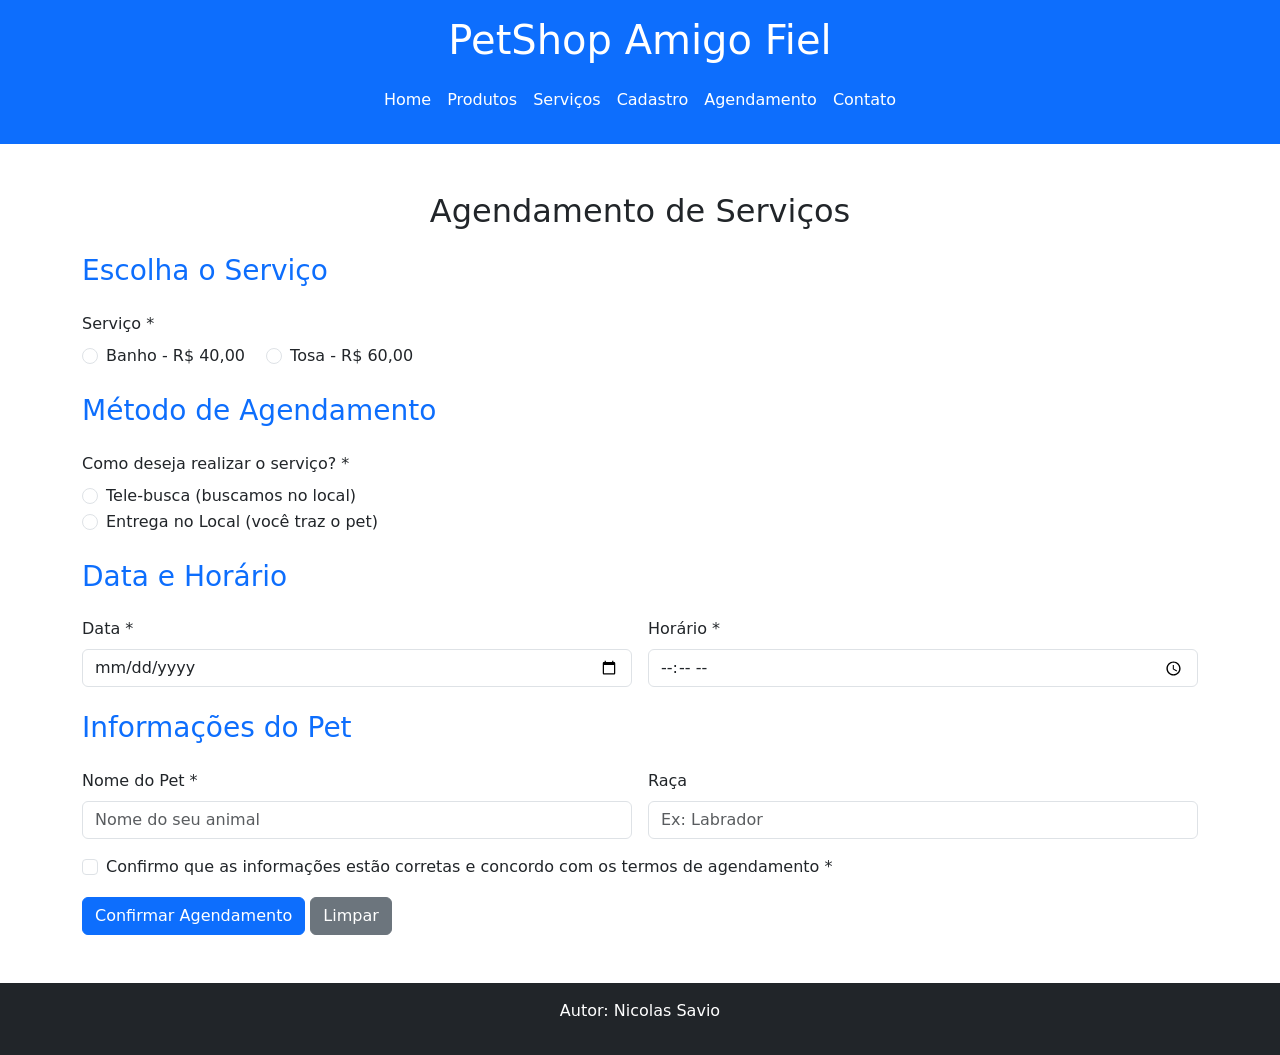
==== agendamento.html @ f5d56cd7 "Create agendamento.html" ====
<!DOCTYPE html>
<html lang="pt-br">
<head>
    <meta charset="UTF-8">
    <meta name="viewport" content="width=device-width, initial-scale=1.0">
    <title>Agendamento - PetShop Amigo Fiel</title>
    
    <!-- Bootstrap CSS -->
    <link href="https://cdn.jsdelivr.net/npm/bootstrap@5.3.0/dist/css/bootstrap.min.css" rel="stylesheet">
    
    <!-- CSS Customizado -->
    <link rel="stylesheet" href="css/style.css">
</head>
<body>

<header class="bg-primary text-white py-3">
    <div class="container">
        <h1 class="text-center">PetShop Amigo Fiel</h1>
        
        <nav class="navbar navbar-expand-lg navbar-dark">
            <div class="container-fluid justify-content-center">
                <ul class="navbar-nav">
                    <li class="nav-item"><a class="nav-link text-white" href="index.html">Home</a></li>
                    <li class="nav-item"><a class="nav-link text-white" href="produtos.html">Produtos</a></li>
                    <li class="nav-item"><a class="nav-link text-white" href="servicos.html">Serviços</a></li>
                    <li class="nav-item"><a class="nav-link text-white" href="cadastro.html">Cadastro</a></li>
                    <li class="nav-item"><a class="nav-link text-white" href="agendamento.html">Agendamento</a></li>
                    <li class="nav-item"><a class="nav-link text-white" href="contato.html">Contato</a></li>
                </ul>
            </div>
        </nav>
    </div>
</header>

<main class="container my-5">
    <h2 class="text-center mb-4">Agendamento de Serviços</h2>
    
    <form id="formAgendamento" class="row g-3">
        <!-- Escolha do Serviço -->
        <h3 class="text-primary">Escolha o Serviço</h3>
        
        <div class="col-md-6">
            <label class="form-label">Serviço *</label><br>
            <div class="form-check form-check-inline">
                <input class="form-check-input" type="radio" name="servico" id="banho" value="Banho" required>
                <label class="form-check-label" for="banho">Banho - R$ 40,00</label>
            </div>
            <div class="form-check form-check-inline">
                <input class="form-check-input" type="radio" name="servico" id="tosa" value="Tosa">
                <label class="form-check-label" for="tosa">Tosa - R$ 60,00</label>
            </div>
        </div>
        
        <!-- Método de Agendamento -->
        <h3 class="text-primary mt-4">Método de Agendamento</h3>
        
        <div class="col-md-6">
            <label class="form-label">Como deseja realizar o serviço? *</label><br>
            <div class="form-check form-check-inline">
                <input class="form-check-input" type="radio" name="metodo" id="teleBusca" value="Tele-busca" required>
                <label class="form-check-label" for="teleBusca">Tele-busca (buscamos no local)</label>
            </div>
            <div class="form-check form-check-inline">
                <input class="form-check-input" type="radio" name="metodo" id="entregaLocal" value="Entrega no Local">
                <label class="form-check-label" for="entregaLocal">Entrega no Local (você traz o pet)</label>
            </div>
        </div>
        
        <!-- Data e Horário com Calendário -->
        <h3 class="text-primary mt-4">Data e Horário</h3>
        
        <div class="col-md-6">
            <label for="dataAgendamento" class="form-label">Data *</label>
            <input type="date" class="form-control" id="dataAgendamento" required>
        </div>
        
        <div class="col-md-6">
            <label for="horaAgendamento" class="form-label">Horário *</label>
            <input type="time" class="form-control" id="horaAgendamento" required>
        </div>
        
        <!-- Dados do Pet para Agendamento -->
        <h3 class="text-primary mt-4">Informações do Pet</h3>
        
        <div class="col-md-6">
            <label for="nomePetAgendamento" class="form-label">Nome do Pet *</label>
            <input type="text" class="form-control" id="nomePetAgendamento" placeholder="Nome do seu animal" required>
        </div>
        
        <div class="col-md-6">
            <label for="racaPetAgendamento" class="form-label">Raça</label>
            <input type="text" class="form-control" id="racaPetAgendamento" placeholder="Ex: Labrador">
        </div>
        
        <div class="col-12">
            <div class="form-check">
                <input class="form-check-input" type="checkbox" id="confirmacaoAgendamento" required>
                <label class="form-check-label" for="confirmacaoAgendamento">
                    Confirmo que as informações estão corretas e concordo com os termos de agendamento *
                </label>
            </div>
        </div>
        
        <div class="col-12">
            <button type="submit" class="btn btn-primary">Confirmar Agendamento</button>
            <button type="reset" class="btn btn-secondary">Limpar</button>
        </div>
    </form>
    
    <div id="mensagemAgendamento" class="alert alert-success mt-3 d-none"></div>
</main>

<footer class="bg-dark text-white text-center py-3 mt-5">
    <p>Autor: Nicolas Savio</p>
</footer>

<script src="https://cdn.jsdelivr.net/npm/bootstrap@5.3.0/dist/js/bootstrap.bundle.min.js"></script>
<script src="js/script.js"></script>

</body>
</html>
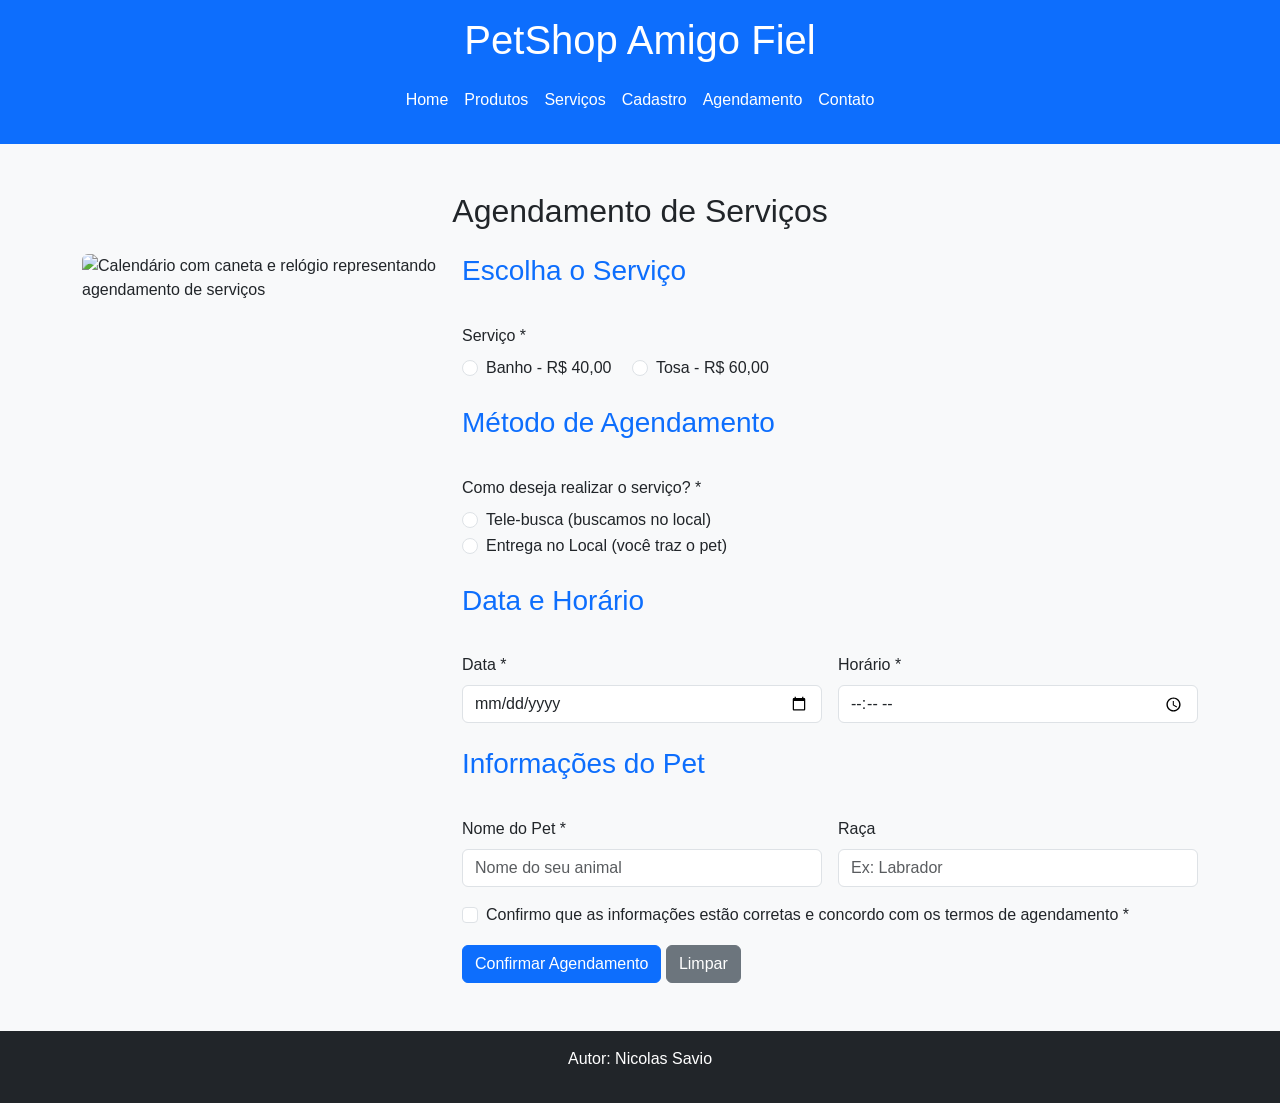
==== commit bd43cdbe: "Update agendamento.html" ====
--- a/agendamento.html
+++ b/agendamento.html
@@ -35,79 +35,86 @@
 <main class="container my-5">
     <h2 class="text-center mb-4">Agendamento de Serviços</h2>
     
-    <form id="formAgendamento" class="row g-3">
-        <!-- Escolha do Serviço -->
-        <h3 class="text-primary">Escolha o Serviço</h3>
-        
-        <div class="col-md-6">
-            <label class="form-label">Serviço *</label><br>
-            <div class="form-check form-check-inline">
-                <input class="form-check-input" type="radio" name="servico" id="banho" value="Banho" required>
-                <label class="form-check-label" for="banho">Banho - R$ 40,00</label>
-            </div>
-            <div class="form-check form-check-inline">
-                <input class="form-check-input" type="radio" name="servico" id="tosa" value="Tosa">
-                <label class="form-check-label" for="tosa">Tosa - R$ 60,00</label>
-            </div>
+    <div class="row">
+        <div class="col-md-4">
+            <img src="img/agendamento.jpg" class="img-fluid rounded mb-4" alt="Calendário com caneta e relógio representando agendamento de serviços">
         </div>
-        
-        <!-- Método de Agendamento -->
-        <h3 class="text-primary mt-4">Método de Agendamento</h3>
-        
-        <div class="col-md-6">
-            <label class="form-label">Como deseja realizar o serviço? *</label><br>
-            <div class="form-check form-check-inline">
-                <input class="form-check-input" type="radio" name="metodo" id="teleBusca" value="Tele-busca" required>
-                <label class="form-check-label" for="teleBusca">Tele-busca (buscamos no local)</label>
-            </div>
-            <div class="form-check form-check-inline">
-                <input class="form-check-input" type="radio" name="metodo" id="entregaLocal" value="Entrega no Local">
-                <label class="form-check-label" for="entregaLocal">Entrega no Local (você traz o pet)</label>
-            </div>
+        <div class="col-md-8">
+            <form id="formAgendamento" class="row g-3">
+                <!-- Escolha do Serviço -->
+                <h3 class="text-primary">Escolha o Serviço</h3>
+                
+                <div class="col-md-6">
+                    <label class="form-label">Serviço *</label><br>
+                    <div class="form-check form-check-inline">
+                        <input class="form-check-input" type="radio" name="servico" id="banho" value="Banho" required>
+                        <label class="form-check-label" for="banho">Banho - R$ 40,00</label>
+                    </div>
+                    <div class="form-check form-check-inline">
+                        <input class="form-check-input" type="radio" name="servico" id="tosa" value="Tosa">
+                        <label class="form-check-label" for="tosa">Tosa - R$ 60,00</label>
+                    </div>
+                </div>
+                
+                <!-- Método de Agendamento -->
+                <h3 class="text-primary mt-4">Método de Agendamento</h3>
+                
+                <div class="col-md-6">
+                    <label class="form-label">Como deseja realizar o serviço? *</label><br>
+                    <div class="form-check form-check-inline">
+                        <input class="form-check-input" type="radio" name="metodo" id="teleBusca" value="Tele-busca" required>
+                        <label class="form-check-label" for="teleBusca">Tele-busca (buscamos no local)</label>
+                    </div>
+                    <div class="form-check form-check-inline">
+                        <input class="form-check-input" type="radio" name="metodo" id="entregaLocal" value="Entrega no Local">
+                        <label class="form-check-label" for="entregaLocal">Entrega no Local (você traz o pet)</label>
+                    </div>
+                </div>
+                
+                <!-- Data e Horário com Calendário -->
+                <h3 class="text-primary mt-4">Data e Horário</h3>
+                
+                <div class="col-md-6">
+                    <label for="dataAgendamento" class="form-label">Data *</label>
+                    <input type="date" class="form-control" id="dataAgendamento" required>
+                </div>
+                
+                <div class="col-md-6">
+                    <label for="horaAgendamento" class="form-label">Horário *</label>
+                    <input type="time" class="form-control" id="horaAgendamento" required>
+                </div>
+                
+                <!-- Dados do Pet para Agendamento -->
+                <h3 class="text-primary mt-4">Informações do Pet</h3>
+                
+                <div class="col-md-6">
+                    <label for="nomePetAgendamento" class="form-label">Nome do Pet *</label>
+                    <input type="text" class="form-control" id="nomePetAgendamento" placeholder="Nome do seu animal" required>
+                </div>
+                
+                <div class="col-md-6">
+                    <label for="racaPetAgendamento" class="form-label">Raça</label>
+                    <input type="text" class="form-control" id="racaPetAgendamento" placeholder="Ex: Labrador">
+                </div>
+                
+                <div class="col-12">
+                    <div class="form-check">
+                        <input class="form-check-input" type="checkbox" id="confirmacaoAgendamento" required>
+                        <label class="form-check-label" for="confirmacaoAgendamento">
+                            Confirmo que as informações estão corretas e concordo com os termos de agendamento *
+                        </label>
+                    </div>
+                </div>
+                
+                <div class="col-12">
+                    <button type="submit" class="btn btn-primary">Confirmar Agendamento</button>
+                    <button type="reset" class="btn btn-secondary">Limpar</button>
+                </div>
+            </form>
+            
+            <div id="mensagemAgendamento" class="alert alert-success mt-3 d-none"></div>
         </div>
-        
-        <!-- Data e Horário com Calendário -->
-        <h3 class="text-primary mt-4">Data e Horário</h3>
-        
-        <div class="col-md-6">
-            <label for="dataAgendamento" class="form-label">Data *</label>
-            <input type="date" class="form-control" id="dataAgendamento" required>
-        </div>
-        
-        <div class="col-md-6">
-            <label for="horaAgendamento" class="form-label">Horário *</label>
-            <input type="time" class="form-control" id="horaAgendamento" required>
-        </div>
-        
-        <!-- Dados do Pet para Agendamento -->
-        <h3 class="text-primary mt-4">Informações do Pet</h3>
-        
-        <div class="col-md-6">
-            <label for="nomePetAgendamento" class="form-label">Nome do Pet *</label>
-            <input type="text" class="form-control" id="nomePetAgendamento" placeholder="Nome do seu animal" required>
-        </div>
-        
-        <div class="col-md-6">
-            <label for="racaPetAgendamento" class="form-label">Raça</label>
-            <input type="text" class="form-control" id="racaPetAgendamento" placeholder="Ex: Labrador">
-        </div>
-        
-        <div class="col-12">
-            <div class="form-check">
-                <input class="form-check-input" type="checkbox" id="confirmacaoAgendamento" required>
-                <label class="form-check-label" for="confirmacaoAgendamento">
-                    Confirmo que as informações estão corretas e concordo com os termos de agendamento *
-                </label>
-            </div>
-        </div>
-        
-        <div class="col-12">
-            <button type="submit" class="btn btn-primary">Confirmar Agendamento</button>
-            <button type="reset" class="btn btn-secondary">Limpar</button>
-        </div>
-    </form>
-    
-    <div id="mensagemAgendamento" class="alert alert-success mt-3 d-none"></div>
+    </div>
 </main>
 
 <footer class="bg-dark text-white text-center py-3 mt-5">
--- a/css/style.css
+++ b/css/style.css
@@ -0,0 +1,52 @@
+/* Estilos customizados para o PetShop Amigo Fiel */
+
+/* Estilo geral */
+body {
+    font-family: Arial, sans-serif;
+    background-color: #f8f9fa;
+}
+
+/* Cards com efeito hover */
+.card {
+    transition: transform 0.3s ease, box-shadow 0.3s ease;
+    border: none;
+    box-shadow: 0 2px 5px rgba(0,0,0,0.1);
+}
+
+.card:hover {
+    transform: translateY(-5px);
+    box-shadow: 0 5px 15px rgba(0,0,0,0.2);
+}
+
+/* Estilo para cabeçalhos */
+h2, h3 {
+    margin-bottom: 20px;
+}
+
+/* Footer fixo */
+footer {
+    margin-top: auto;
+}
+
+/* Estilo para mensagem temporal */
+#mensagemHorario {
+    font-size: 1.2rem;
+    font-weight: bold;
+}
+
+/* Estilo para o carrossel */
+.carousel-item img {
+    height: 400px;
+    object-fit: cover;
+}
+
+/* Responsividade */
+@media (max-width: 768px) {
+    .carousel-item img {
+        height: 250px;
+    }
+    
+    h1 {
+        font-size: 1.8rem;
+    }
+}
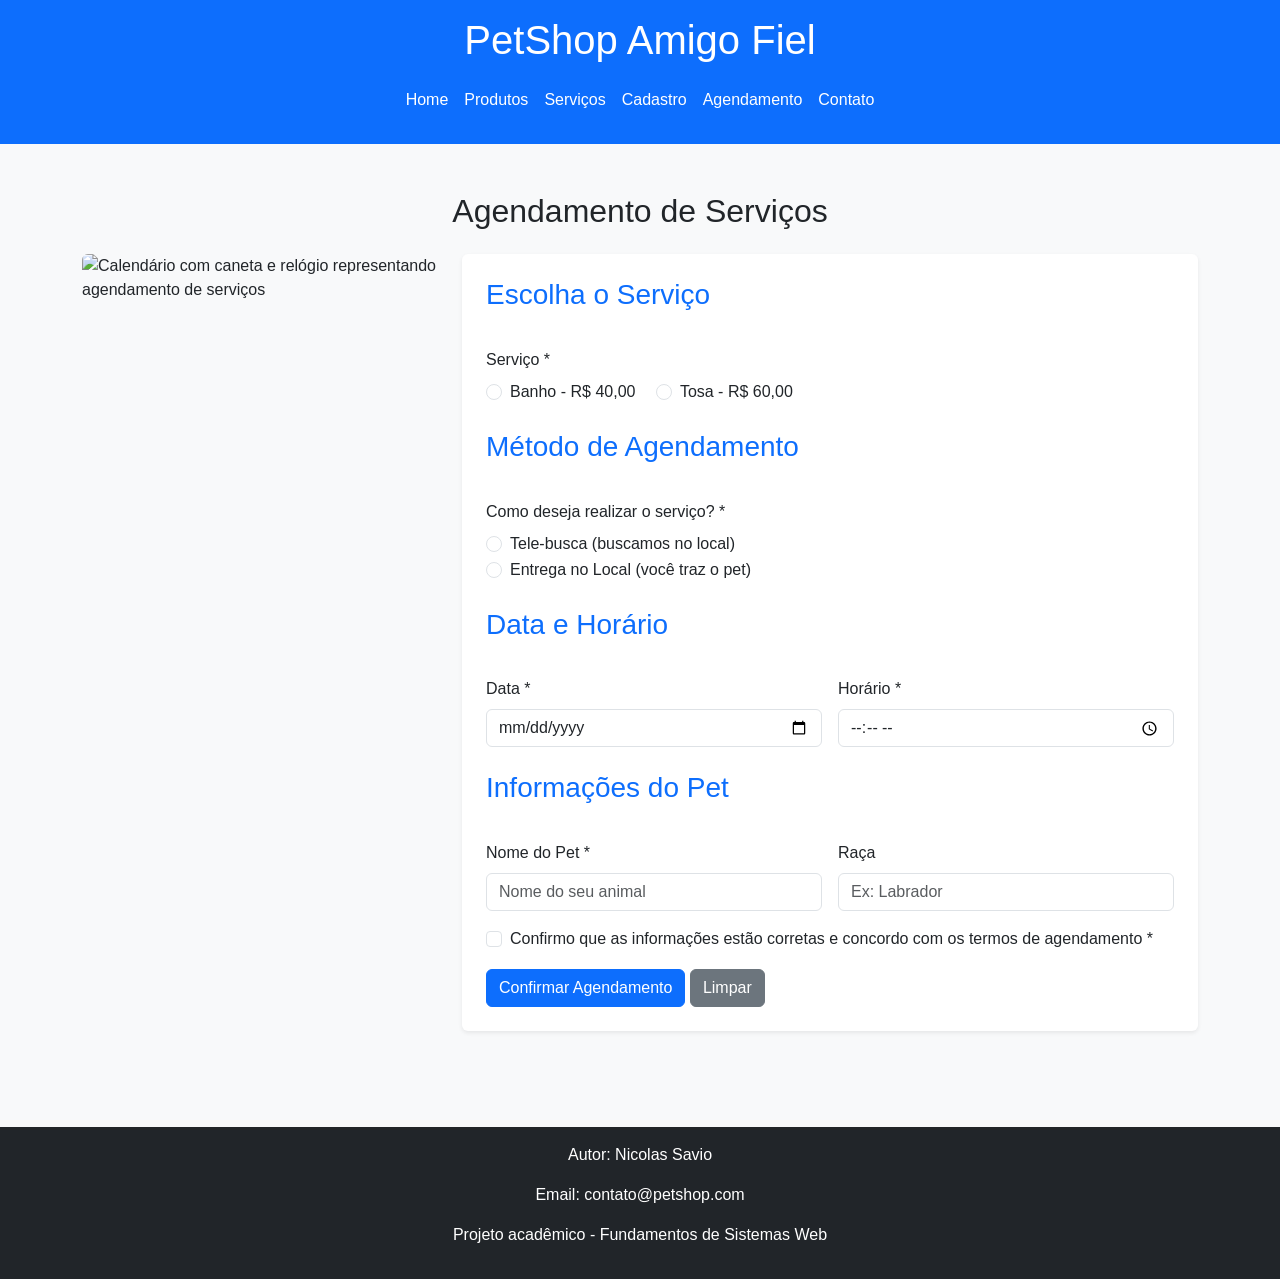
==== commit 20b8ec22: "Update agendamento.html" ====
--- a/agendamento.html
+++ b/agendamento.html
@@ -37,88 +37,94 @@
     
     <div class="row">
         <div class="col-md-4">
-            <img src="img/agendamento.jpg" class="img-fluid rounded mb-4" alt="Calendário com caneta e relógio representando agendamento de serviços">
+            <img src="https://images.pexels.com/photos/4056534/pexels-photo-4056534.jpeg?w=400&h=300&fit=crop" class="img-fluid rounded mb-4" alt="Calendário com caneta e relógio representando agendamento de serviços">
         </div>
         <div class="col-md-8">
-            <form id="formAgendamento" class="row g-3">
-                <!-- Escolha do Serviço -->
-                <h3 class="text-primary">Escolha o Serviço</h3>
-                
-                <div class="col-md-6">
-                    <label class="form-label">Serviço *</label><br>
-                    <div class="form-check form-check-inline">
-                        <input class="form-check-input" type="radio" name="servico" id="banho" value="Banho" required>
-                        <label class="form-check-label" for="banho">Banho - R$ 40,00</label>
-                    </div>
-                    <div class="form-check form-check-inline">
-                        <input class="form-check-input" type="radio" name="servico" id="tosa" value="Tosa">
-                        <label class="form-check-label" for="tosa">Tosa - R$ 60,00</label>
-                    </div>
+            <div class="card shadow-sm">
+                <div class="card-body p-4">
+                    <form id="formAgendamento" class="row g-3">
+                        <!-- Escolha do Serviço -->
+                        <h3 class="text-primary">Escolha o Serviço</h3>
+                        
+                        <div class="col-md-6">
+                            <label class="form-label">Serviço *</label><br>
+                            <div class="form-check form-check-inline">
+                                <input class="form-check-input" type="radio" name="servico" id="banho" value="Banho" required>
+                                <label class="form-check-label" for="banho">Banho - R$ 40,00</label>
+                            </div>
+                            <div class="form-check form-check-inline">
+                                <input class="form-check-input" type="radio" name="servico" id="tosa" value="Tosa">
+                                <label class="form-check-label" for="tosa">Tosa - R$ 60,00</label>
+                            </div>
+                        </div>
+                        
+                        <!-- Método de Agendamento -->
+                        <h3 class="text-primary mt-4">Método de Agendamento</h3>
+                        
+                        <div class="col-md-6">
+                            <label class="form-label">Como deseja realizar o serviço? *</label><br>
+                            <div class="form-check form-check-inline">
+                                <input class="form-check-input" type="radio" name="metodo" id="teleBusca" value="Tele-busca" required>
+                                <label class="form-check-label" for="teleBusca">Tele-busca (buscamos no local)</label>
+                            </div>
+                            <div class="form-check form-check-inline">
+                                <input class="form-check-input" type="radio" name="metodo" id="entregaLocal" value="Entrega no Local">
+                                <label class="form-check-label" for="entregaLocal">Entrega no Local (você traz o pet)</label>
+                            </div>
+                        </div>
+                        
+                        <!-- Data e Horário com Calendário -->
+                        <h3 class="text-primary mt-4">Data e Horário</h3>
+                        
+                        <div class="col-md-6">
+                            <label for="dataAgendamento" class="form-label">Data *</label>
+                            <input type="date" class="form-control" id="dataAgendamento" required>
+                        </div>
+                        
+                        <div class="col-md-6">
+                            <label for="horaAgendamento" class="form-label">Horário *</label>
+                            <input type="time" class="form-control" id="horaAgendamento" required>
+                        </div>
+                        
+                        <!-- Dados do Pet para Agendamento -->
+                        <h3 class="text-primary mt-4">Informações do Pet</h3>
+                        
+                        <div class="col-md-6">
+                            <label for="nomePetAgendamento" class="form-label">Nome do Pet *</label>
+                            <input type="text" class="form-control" id="nomePetAgendamento" placeholder="Nome do seu animal" required>
+                        </div>
+                        
+                        <div class="col-md-6">
+                            <label for="racaPetAgendamento" class="form-label">Raça</label>
+                            <input type="text" class="form-control" id="racaPetAgendamento" placeholder="Ex: Labrador">
+                        </div>
+                        
+                        <div class="col-12">
+                            <div class="form-check">
+                                <input class="form-check-input" type="checkbox" id="confirmacaoAgendamento" required>
+                                <label class="form-check-label" for="confirmacaoAgendamento">
+                                    Confirmo que as informações estão corretas e concordo com os termos de agendamento *
+                                </label>
+                            </div>
+                        </div>
+                        
+                        <div class="col-12">
+                            <button type="submit" class="btn btn-primary">Confirmar Agendamento</button>
+                            <button type="reset" class="btn btn-secondary">Limpar</button>
+                        </div>
+                    </form>
+                    
+                    <div id="mensagemAgendamento" class="alert alert-success mt-3 d-none"></div>
                 </div>
-                
-                <!-- Método de Agendamento -->
-                <h3 class="text-primary mt-4">Método de Agendamento</h3>
-                
-                <div class="col-md-6">
-                    <label class="form-label">Como deseja realizar o serviço? *</label><br>
-                    <div class="form-check form-check-inline">
-                        <input class="form-check-input" type="radio" name="metodo" id="teleBusca" value="Tele-busca" required>
-                        <label class="form-check-label" for="teleBusca">Tele-busca (buscamos no local)</label>
-                    </div>
-                    <div class="form-check form-check-inline">
-                        <input class="form-check-input" type="radio" name="metodo" id="entregaLocal" value="Entrega no Local">
-                        <label class="form-check-label" for="entregaLocal">Entrega no Local (você traz o pet)</label>
-                    </div>
-                </div>
-                
-                <!-- Data e Horário com Calendário -->
-                <h3 class="text-primary mt-4">Data e Horário</h3>
-                
-                <div class="col-md-6">
-                    <label for="dataAgendamento" class="form-label">Data *</label>
-                    <input type="date" class="form-control" id="dataAgendamento" required>
-                </div>
-                
-                <div class="col-md-6">
-                    <label for="horaAgendamento" class="form-label">Horário *</label>
-                    <input type="time" class="form-control" id="horaAgendamento" required>
-                </div>
-                
-                <!-- Dados do Pet para Agendamento -->
-                <h3 class="text-primary mt-4">Informações do Pet</h3>
-                
-                <div class="col-md-6">
-                    <label for="nomePetAgendamento" class="form-label">Nome do Pet *</label>
-                    <input type="text" class="form-control" id="nomePetAgendamento" placeholder="Nome do seu animal" required>
-                </div>
-                
-                <div class="col-md-6">
-                    <label for="racaPetAgendamento" class="form-label">Raça</label>
-                    <input type="text" class="form-control" id="racaPetAgendamento" placeholder="Ex: Labrador">
-                </div>
-                
-                <div class="col-12">
-                    <div class="form-check">
-                        <input class="form-check-input" type="checkbox" id="confirmacaoAgendamento" required>
-                        <label class="form-check-label" for="confirmacaoAgendamento">
-                            Confirmo que as informações estão corretas e concordo com os termos de agendamento *
-                        </label>
-                    </div>
-                </div>
-                
-                <div class="col-12">
-                    <button type="submit" class="btn btn-primary">Confirmar Agendamento</button>
-                    <button type="reset" class="btn btn-secondary">Limpar</button>
-                </div>
-            </form>
-            
-            <div id="mensagemAgendamento" class="alert alert-success mt-3 d-none"></div>
+            </div>
         </div>
     </div>
 </main>
 
 <footer class="bg-dark text-white text-center py-3 mt-5">
     <p>Autor: Nicolas Savio</p>
+    <p>Email: contato@petshop.com</p>
+    <p>Projeto acadêmico - Fundamentos de Sistemas Web</p>
 </footer>
 
 <script src="https://cdn.jsdelivr.net/npm/bootstrap@5.3.0/dist/js/bootstrap.bundle.min.js"></script>
--- a/css/style.css
+++ b/css/style.css
@@ -4,6 +4,13 @@
 body {
     font-family: Arial, sans-serif;
     background-color: #f8f9fa;
+    display: flex;
+    flex-direction: column;
+    min-height: 100vh;
+}
+
+main {
+    flex: 1;
 }
 
 /* Cards com efeito hover */
@@ -23,11 +30,6 @@
     margin-bottom: 20px;
 }
 
-/* Footer fixo */
-footer {
-    margin-top: auto;
-}
-
 /* Estilo para mensagem temporal */
 #mensagemHorario {
     font-size: 1.2rem;
@@ -40,6 +42,12 @@
     object-fit: cover;
 }
 
+/* Estilo para imagens dos cards */
+.card-img-top {
+    height: 200px;
+    object-fit: cover;
+}
+
 /* Responsividade */
 @media (max-width: 768px) {
     .carousel-item img {
@@ -49,4 +57,8 @@
     h1 {
         font-size: 1.8rem;
     }
+    
+    .card-img-top {
+        height: 150px;
+    }
 }
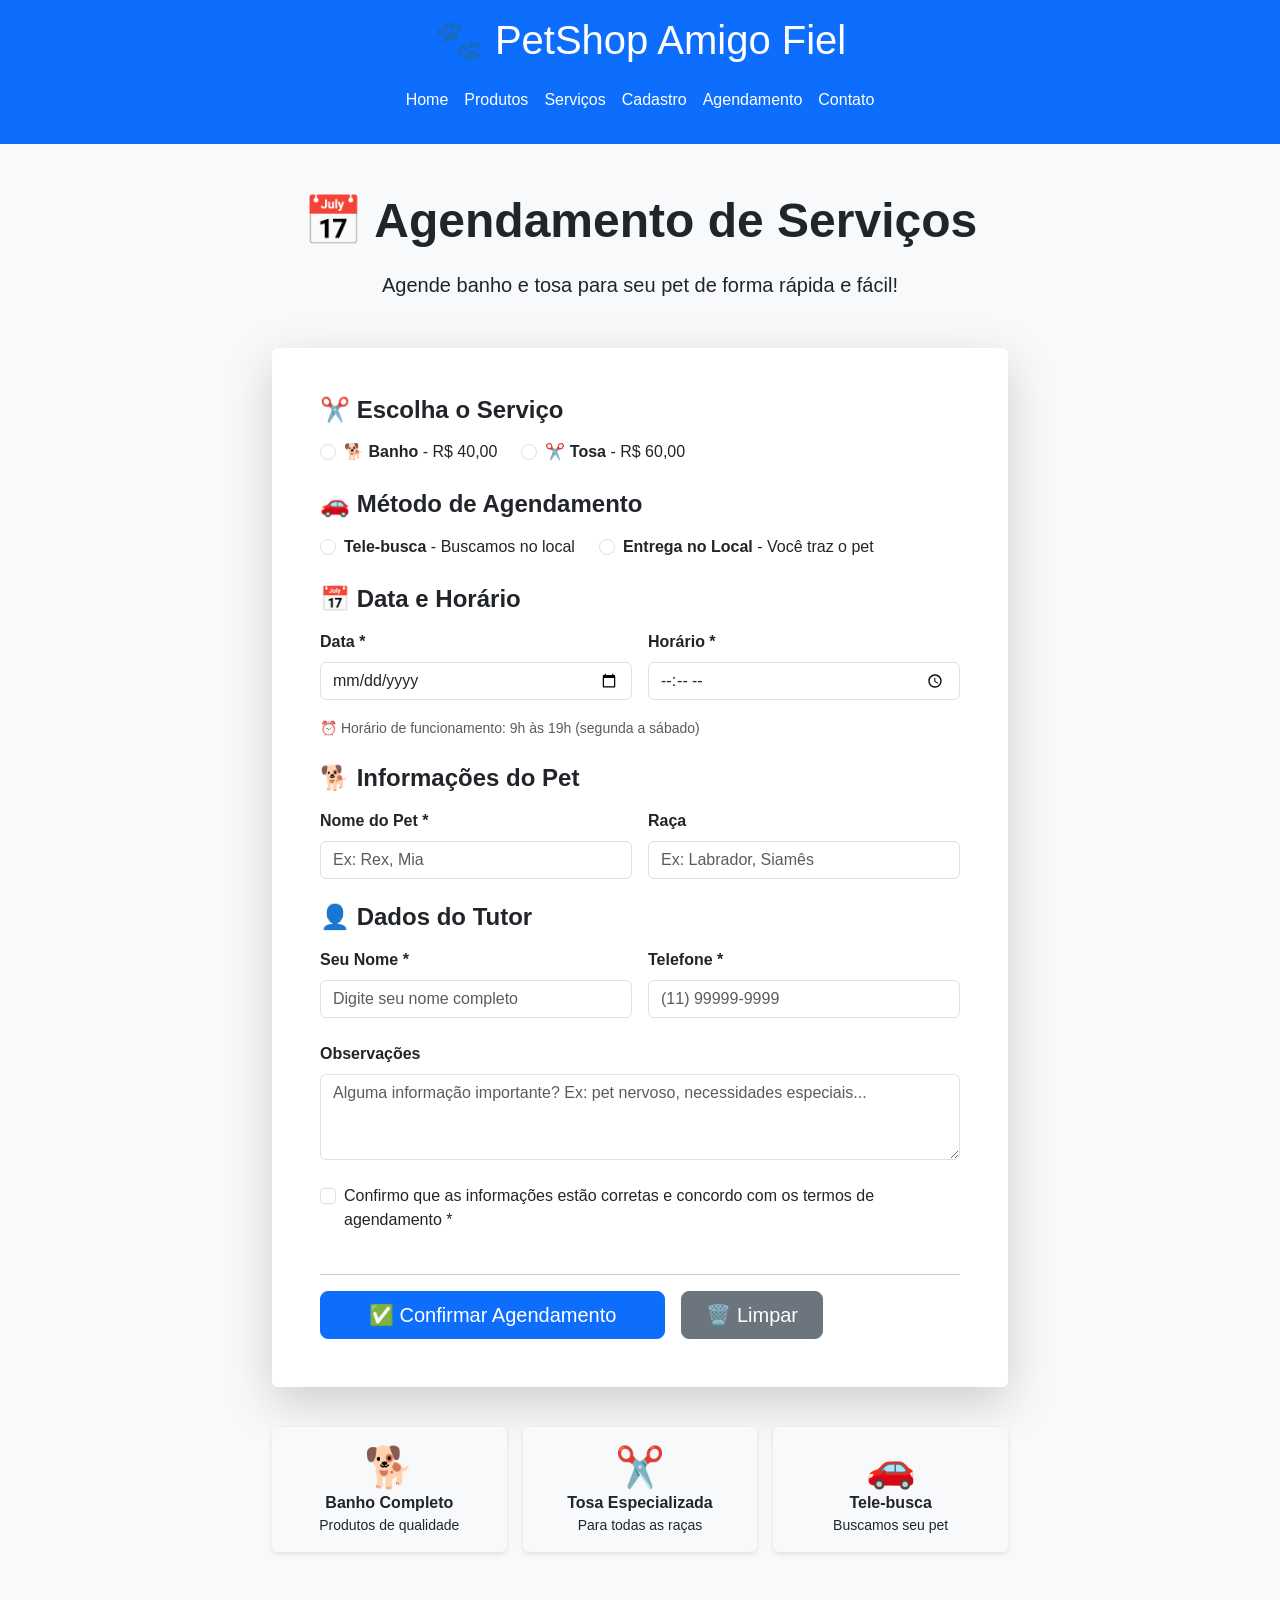
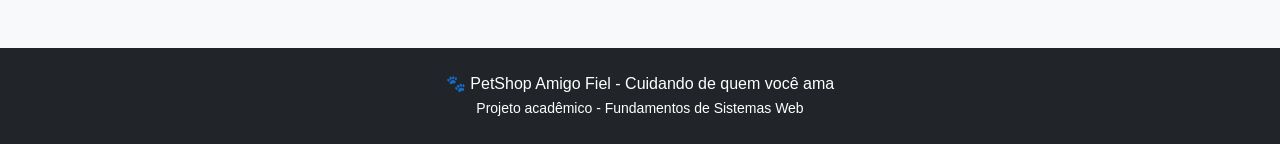
==== commit fe680d48: "Update agendamento.html" ====
--- a/agendamento.html
+++ b/agendamento.html
@@ -15,7 +15,7 @@
 
 <header class="bg-primary text-white py-3">
     <div class="container">
-        <h1 class="text-center">PetShop Amigo Fiel</h1>
+        <h1 class="text-center">🐾 PetShop Amigo Fiel</h1>
         
         <nav class="navbar navbar-expand-lg navbar-dark">
             <div class="container-fluid justify-content-center">
@@ -33,72 +33,109 @@
 </header>
 
 <main class="container my-5">
-    <h2 class="text-center mb-4">Agendamento de Serviços</h2>
-    
     <div class="row">
-        <div class="col-md-4">
-            <img src="https://images.pexels.com/photos/4056534/pexels-photo-4056534.jpeg?w=400&h=300&fit=crop" class="img-fluid rounded mb-4" alt="Calendário com caneta e relógio representando agendamento de serviços">
-        </div>
-        <div class="col-md-8">
-            <div class="card shadow-sm">
-                <div class="card-body p-4">
-                    <form id="formAgendamento" class="row g-3">
+        <div class="col-lg-8 mx-auto">
+            <div class="text-center mb-5">
+                <h2 class="display-5 fw-bold">📅 Agendamento de Serviços</h2>
+                <p class="lead">Agende banho e tosa para seu pet de forma rápida e fácil!</p>
+            </div>
+            
+            <div class="card border-0 shadow-lg">
+                <div class="card-body p-4 p-md-5">
+                    <form id="formAgendamento" class="row g-4">
                         <!-- Escolha do Serviço -->
-                        <h3 class="text-primary">Escolha o Serviço</h3>
-                        
-                        <div class="col-md-6">
-                            <label class="form-label">Serviço *</label><br>
-                            <div class="form-check form-check-inline">
-                                <input class="form-check-input" type="radio" name="servico" id="banho" value="Banho" required>
-                                <label class="form-check-label" for="banho">Banho - R$ 40,00</label>
-                            </div>
-                            <div class="form-check form-check-inline">
-                                <input class="form-check-input" type="radio" name="servico" id="tosa" value="Tosa">
-                                <label class="form-check-label" for="tosa">Tosa - R$ 60,00</label>
+                        <div class="col-12">
+                            <h4 class="fw-bold mb-3">✂️ Escolha o Serviço</h4>
+                            <div class="d-flex gap-4">
+                                <div class="form-check">
+                                    <input class="form-check-input" type="radio" name="servico" id="banho" value="Banho" required>
+                                    <label class="form-check-label" for="banho">
+                                        <span class="fw-bold">🐕 Banho</span> - R$ 40,00
+                                    </label>
+                                </div>
+                                <div class="form-check">
+                                    <input class="form-check-input" type="radio" name="servico" id="tosa" value="Tosa">
+                                    <label class="form-check-label" for="tosa">
+                                        <span class="fw-bold">✂️ Tosa</span> - R$ 60,00
+                                    </label>
+                                </div>
                             </div>
                         </div>
                         
                         <!-- Método de Agendamento -->
-                        <h3 class="text-primary mt-4">Método de Agendamento</h3>
-                        
-                        <div class="col-md-6">
-                            <label class="form-label">Como deseja realizar o serviço? *</label><br>
-                            <div class="form-check form-check-inline">
-                                <input class="form-check-input" type="radio" name="metodo" id="teleBusca" value="Tele-busca" required>
-                                <label class="form-check-label" for="teleBusca">Tele-busca (buscamos no local)</label>
-                            </div>
-                            <div class="form-check form-check-inline">
-                                <input class="form-check-input" type="radio" name="metodo" id="entregaLocal" value="Entrega no Local">
-                                <label class="form-check-label" for="entregaLocal">Entrega no Local (você traz o pet)</label>
-                            </div>
-                        </div>
-                        
-                        <!-- Data e Horário com Calendário -->
-                        <h3 class="text-primary mt-4">Data e Horário</h3>
-                        
-                        <div class="col-md-6">
-                            <label for="dataAgendamento" class="form-label">Data *</label>
-                            <input type="date" class="form-control" id="dataAgendamento" required>
-                        </div>
-                        
-                        <div class="col-md-6">
-                            <label for="horaAgendamento" class="form-label">Horário *</label>
-                            <input type="time" class="form-control" id="horaAgendamento" required>
-                        </div>
-                        
-                        <!-- Dados do Pet para Agendamento -->
-                        <h3 class="text-primary mt-4">Informações do Pet</h3>
-                        
-                        <div class="col-md-6">
-                            <label for="nomePetAgendamento" class="form-label">Nome do Pet *</label>
-                            <input type="text" class="form-control" id="nomePetAgendamento" placeholder="Nome do seu animal" required>
-                        </div>
-                        
-                        <div class="col-md-6">
-                            <label for="racaPetAgendamento" class="form-label">Raça</label>
-                            <input type="text" class="form-control" id="racaPetAgendamento" placeholder="Ex: Labrador">
-                        </div>
-                        
+                        <div class="col-12">
+                            <h4 class="fw-bold mb-3">🚗 Método de Agendamento</h4>
+                            <div class="d-flex gap-4">
+                                <div class="form-check">
+                                    <input class="form-check-input" type="radio" name="metodo" id="teleBusca" value="Tele-busca" required>
+                                    <label class="form-check-label" for="teleBusca">
+                                        <span class="fw-bold">Tele-busca</span> - Buscamos no local
+                                    </label>
+                                </div>
+                                <div class="form-check">
+                                    <input class="form-check-input" type="radio" name="metodo" id="entregaLocal" value="Entrega no Local">
+                                    <label class="form-check-label" for="entregaLocal">
+                                        <span class="fw-bold">Entrega no Local</span> - Você traz o pet
+                                    </label>
+                                </div>
+                            </div>
+                        </div>
+                        
+                        <!-- Data e Horário -->
+                        <div class="col-12">
+                            <h4 class="fw-bold mb-3">📅 Data e Horário</h4>
+                            <div class="row g-3">
+                                <div class="col-md-6">
+                                    <label for="dataAgendamento" class="form-label fw-bold">Data *</label>
+                                    <input type="date" class="form-control" id="dataAgendamento" required>
+                                </div>
+                                <div class="col-md-6">
+                                    <label for="horaAgendamento" class="form-label fw-bold">Horário *</label>
+                                    <input type="time" class="form-control" id="horaAgendamento" required>
+                                </div>
+                                <div class="col-12">
+                                    <small class="text-muted">⏰ Horário de funcionamento: 9h às 19h (segunda a sábado)</small>
+                                </div>
+                            </div>
+                        </div>
+                        
+                        <!-- Informações do Pet -->
+                        <div class="col-12">
+                            <h4 class="fw-bold mb-3">🐕 Informações do Pet</h4>
+                            <div class="row g-3">
+                                <div class="col-md-6">
+                                    <label for="nomePetAgendamento" class="form-label fw-bold">Nome do Pet *</label>
+                                    <input type="text" class="form-control" id="nomePetAgendamento" placeholder="Ex: Rex, Mia" required>
+                                </div>
+                                <div class="col-md-6">
+                                    <label for="racaPetAgendamento" class="form-label fw-bold">Raça</label>
+                                    <input type="text" class="form-control" id="racaPetAgendamento" placeholder="Ex: Labrador, Siamês">
+                                </div>
+                            </div>
+                        </div>
+                        
+                        <!-- Informações do Tutor -->
+                        <div class="col-12">
+                            <h4 class="fw-bold mb-3">👤 Dados do Tutor</h4>
+                            <div class="row g-3">
+                                <div class="col-md-6">
+                                    <label for="nomeTutor" class="form-label fw-bold">Seu Nome *</label>
+                                    <input type="text" class="form-control" id="nomeTutor" placeholder="Digite seu nome completo" required>
+                                </div>
+                                <div class="col-md-6">
+                                    <label for="telefoneTutor" class="form-label fw-bold">Telefone *</label>
+                                    <input type="tel" class="form-control" id="telefoneTutor" placeholder="(11) 99999-9999" required>
+                                </div>
+                            </div>
+                        </div>
+                        
+                        <!-- Observações -->
+                        <div class="col-12">
+                            <label for="observacoes" class="form-label fw-bold">Observações</label>
+                            <textarea class="form-control" id="observacoes" rows="3" placeholder="Alguma informação importante? Ex: pet nervoso, necessidades especiais..."></textarea>
+                        </div>
+                        
+                        <!-- Checkbox de confirmação -->
                         <div class="col-12">
                             <div class="form-check">
                                 <input class="form-check-input" type="checkbox" id="confirmacaoAgendamento" required>
@@ -108,23 +145,54 @@
                             </div>
                         </div>
                         
-                        <div class="col-12">
-                            <button type="submit" class="btn btn-primary">Confirmar Agendamento</button>
-                            <button type="reset" class="btn btn-secondary">Limpar</button>
+                        <!-- Botões -->
+                        <div class="col-12">
+                            <hr>
+                            <div class="d-flex gap-3">
+                                <button type="submit" class="btn btn-primary btn-lg px-5">✅ Confirmar Agendamento</button>
+                                <button type="reset" class="btn btn-secondary btn-lg px-4">🗑️ Limpar</button>
+                            </div>
                         </div>
                     </form>
                     
-                    <div id="mensagemAgendamento" class="alert alert-success mt-3 d-none"></div>
+                    <!-- Mensagem de sucesso -->
+                    <div id="mensagemAgendamento" class="alert alert-success mt-4 d-none"></div>
+                </div>
+            </div>
+            
+            <!-- Informações adicionais -->
+            <div class="row mt-4 g-3">
+                <div class="col-md-4">
+                    <div class="card border-0 bg-light text-center p-3">
+                        <div class="display-6">🐕</div>
+                        <p class="mb-0 fw-bold">Banho Completo</p>
+                        <small>Produtos de qualidade</small>
+                    </div>
+                </div>
+                <div class="col-md-4">
+                    <div class="card border-0 bg-light text-center p-3">
+                        <div class="display-6">✂️</div>
+                        <p class="mb-0 fw-bold">Tosa Especializada</p>
+                        <small>Para todas as raças</small>
+                    </div>
+                </div>
+                <div class="col-md-4">
+                    <div class="card border-0 bg-light text-center p-3">
+                        <div class="display-6">🚗</div>
+                        <p class="mb-0 fw-bold">Tele-busca</p>
+                        <small>Buscamos seu pet</small>
+                    </div>
                 </div>
             </div>
         </div>
     </div>
 </main>
 
-<footer class="bg-dark text-white text-center py-3 mt-5">
-    <p>Autor: Nicolas Savio</p>
-    <p>Email: contato@petshop.com</p>
-    <p>Projeto acadêmico - Fundamentos de Sistemas Web</p>
+<footer class="bg-dark text-white text-center py-4 mt-5">
+    <div class="container">
+        <p class="mb-0">🐾 PetShop Amigo Fiel - Cuidando de quem você ama</p>
+        <small>Projeto acadêmico - Fundamentos de Sistemas Web</small>
+    </div>
 </footer>
 
 <script src="https://cdn.jsdelivr.net/npm/bootstrap@5.3.0/dist/js/bootstrap.bundle.min.js"></script>
